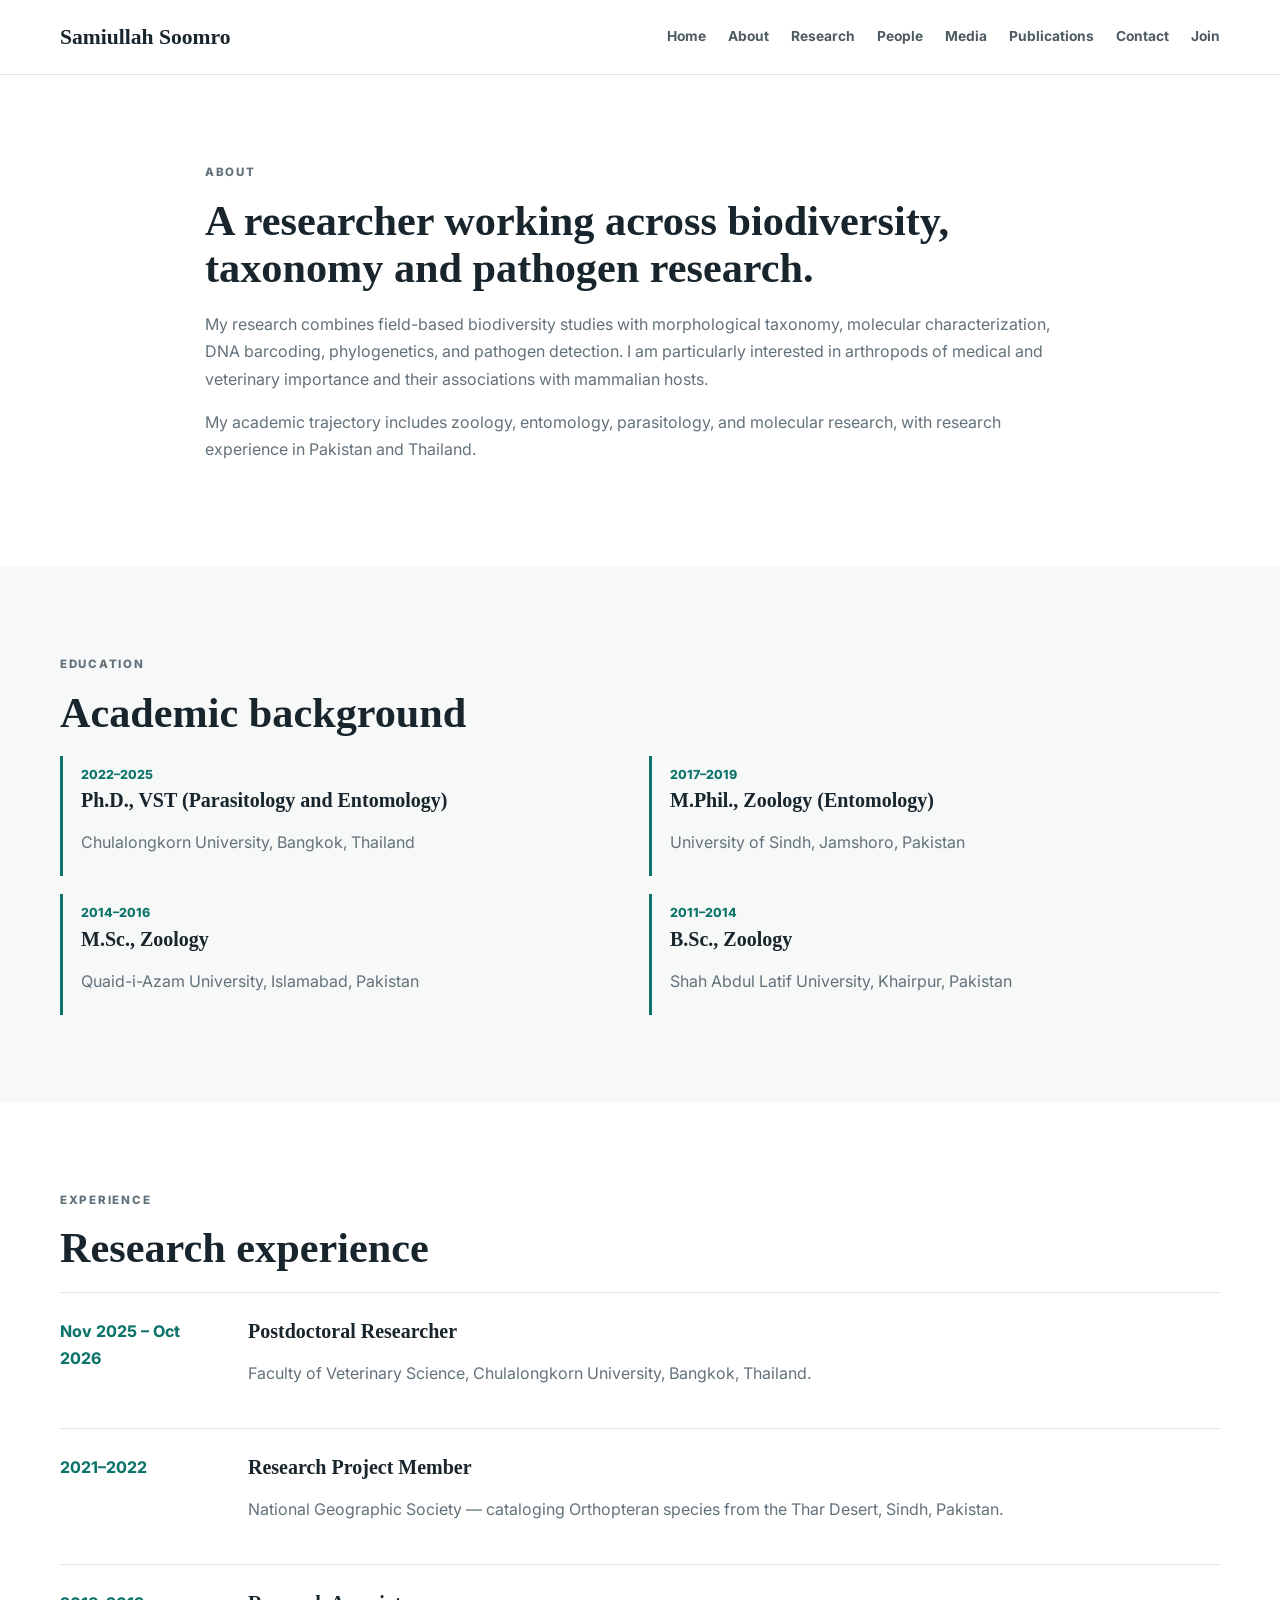
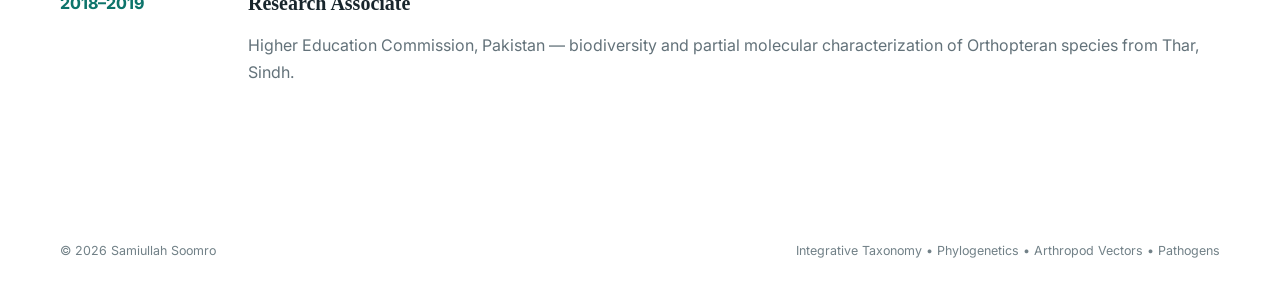
==== about.html @ 03efbd38 "Add files via upload" ====
<!doctype html><html lang="en"><head><meta charset="utf-8"><meta name="viewport" content="width=device-width,initial-scale=1"><meta name="description" content="Samiullah Soomro, Ph.D. academic research website"><title>About | Samiullah Soomro</title><link rel="stylesheet" href="style.css"><link rel="preconnect" href="https://fonts.googleapis.com"><link href="https://fonts.googleapis.com/css2?family=Inter:wght@400;500;600;700&display=swap" rel="stylesheet"></head><body><header><div class="container nav"><a class="brand" href="index.html">Samiullah Soomro</a><button class="menu">☰</button><nav><a href="index.html">Home</a><a href="about.html">About</a><a href="research.html">Research</a><a href="people.html">People</a><a href="media.html">Media</a><a href="publications.html">Publications</a><a href="contact.html">Contact</a><a href="join.html">Join</a></nav></div></header><main><section class="section"><div class="container narrow"><p class="eyebrow">About</p><h2>A researcher working across biodiversity, taxonomy and pathogen research.</h2><p>My research combines field-based biodiversity studies with morphological taxonomy, molecular characterization, DNA barcoding, phylogenetics, and pathogen detection. I am particularly interested in arthropods of medical and veterinary importance and their associations with mammalian hosts.</p><p>My academic trajectory includes zoology, entomology, parasitology, and molecular research, with research experience in Pakistan and Thailand.</p></div></section><section class="section alt"><div class="container"><p class="eyebrow">Education</p><h2>Academic background</h2><div class="education"><div class="edu"><span>2022–2025</span><h3>Ph.D., VST (Parasitology and Entomology)</h3><p>Chulalongkorn University, Bangkok, Thailand</p></div><div class="edu"><span>2017–2019</span><h3>M.Phil., Zoology (Entomology)</h3><p>University of Sindh, Jamshoro, Pakistan</p></div><div class="edu"><span>2014–2016</span><h3>M.Sc., Zoology</h3><p>Quaid-i-Azam University, Islamabad, Pakistan</p></div><div class="edu"><span>2011–2014</span><h3>B.Sc., Zoology</h3><p>Shah Abdul Latif University, Khairpur, Pakistan</p></div></div></div></section><section class="section"><div class="container"><p class="eyebrow">Experience</p><h2>Research experience</h2><div class="timeline"><div><time>Nov 2025 – Oct 2026</time><div><h3>Postdoctoral Researcher</h3><p>Faculty of Veterinary Science, Chulalongkorn University, Bangkok, Thailand.</p></div></div><div><time>2021–2022</time><div><h3>Research Project Member</h3><p>National Geographic Society — cataloging Orthopteran species from the Thar Desert, Sindh, Pakistan.</p></div></div><div><time>2018–2019</time><div><h3>Research Associate</h3><p>Higher Education Commission, Pakistan — biodiversity and partial molecular characterization of Orthopteran species from Thar, Sindh.</p></div></div></div></div></section></main><footer><div class="container footer"><span>© <span id="year"></span> Samiullah Soomro</span><span>Integrative Taxonomy • Phylogenetics • Arthropod Vectors • Pathogens</span></div></footer><script>year.textContent=new Date().getFullYear();menu.onclick=()=>nav.classList.toggle('open')</script><script>const nav=document.querySelector("nav"),menu=document.querySelector(".menu"),year=document.getElementById("year")</script></body></html>
---- style.css ----
*{box-sizing:border-box}html{scroll-behavior:smooth}body{margin:0;color:#18252c;font-family:Inter,Arial,sans-serif;line-height:1.7}a{color:inherit}.container{width:min(1160px,92%);margin:auto}header{position:sticky;top:0;z-index:20;background:#fffffff5;backdrop-filter:blur(12px);border-bottom:1px solid #dce7e4}.nav{height:74px;display:flex;align-items:center;justify-content:space-between}.brand{font:700 1.35rem Georgia,serif;text-decoration:none}nav{display:flex;gap:22px}nav a{text-decoration:none;font-size:.86rem;font-weight:700;color:#4d5b62}nav a:hover{color:#0d746b}.menu{display:none;border:0;background:none;font-size:1.5rem}.hero{padding:76px 0 90px;background:linear-gradient(135deg,#f2f8f6,#fff 65%)}.hero-grid{display:grid;grid-template-columns:1.35fr .75fr;gap:80px;align-items:center}.eyebrow{text-transform:uppercase;letter-spacing:.15em;font-size:.72rem;font-weight:800;color:#0d746b;margin:0 0 14px}h1,h2,h3{font-family:Georgia,serif}h1{font-size:clamp(2.7rem,5vw,4.8rem);line-height:1.04;margin:0 0 24px}h1 span{color:#0d746b}h2{font-size:clamp(2rem,3.3vw,3rem);line-height:1.12;margin:0 0 20px}h3{font-size:1.25rem;line-height:1.3;margin:0 0 8px}.lead{font-size:1.1rem;color:#52626a}.buttons{display:flex;gap:12px;margin:30px 0}.btn{display:inline-block;padding:12px 20px;border-radius:7px;text-decoration:none;font-weight:750;font-size:.9rem}.primary{background:#0d746b;color:#fff}.secondary{border:1px solid #b8c9c5}.profile-card{background:#fff;border:1px solid #dce7e4;border-radius:18px;padding:22px;box-shadow:0 22px 60px #133e3a1f}.profile-card img{width:100%;aspect-ratio:4/5;object-fit:cover;object-position:center 28%;border-radius:12px}.caption{padding:17px 4px 2px}.caption strong{font:700 1.45rem Georgia,serif}.muted,.card p,.section p{color:#63727a}.section{padding:88px 0}.alt{background:#f6f9f8}.narrow{max-width:870px}.section-intro{max-width:760px}.cards{display:grid;grid-template-columns:repeat(3,1fr);gap:18px;margin-top:34px}.card{display:block;border:1px solid #dce7e4;border-radius:13px;padding:26px;background:#fff;text-decoration:none;transition:.2s}.card:hover{transform:translateY(-3px);box-shadow:0 14px 34px #133e3a14}.num{color:#0d746b;font-weight:800;font-size:.8rem}.card h3{margin-top:12px}.research-tags{display:flex;flex-wrap:wrap;gap:7px;margin-top:16px}.tag{border:1px solid #cfe0dc;border-radius:999px;padding:3px 9px;font-size:.7rem;color:#4d6663}.split,.contact-grid{display:grid;grid-template-columns:1.1fr .9fr;gap:60px}.timeline>div{display:grid;grid-template-columns:160px 1fr;gap:28px;padding:25px 0;border-top:1px solid #dce7e4}.timeline time,.pub time{font-weight:750;color:#0d746b}.education{display:grid;grid-template-columns:1fr 1fr;gap:18px}.edu{border-left:3px solid #0d746b;padding:4px 18px}.edu span{font-size:.78rem;color:#0d746b;font-weight:800}.people{display:grid;grid-template-columns:repeat(2,1fr);gap:20px;margin-top:35px}.person{display:flex;gap:20px;border:1px solid #dce7e4;border-radius:14px;padding:22px}.initial{width:86px;height:86px;flex:0 0 86px;border-radius:50%;background:#dcefeb;color:#0d746b;display:grid;place-items:center;font:700 1.7rem Georgia,serif}.pub{display:grid;grid-template-columns:80px 1fr;gap:24px;padding:25px 0;border-top:1px solid #dce7e4}.pub h3{font-size:1.08rem}.pub a{color:#0d746b;font-weight:750;text-decoration:none}.skills,.media-grid{display:grid;grid-template-columns:repeat(3,1fr);gap:18px}.skill,.media-card{border:1px solid #dce7e4;border-radius:13px;padding:25px;background:#fff}.media-card{min-height:180px;background:linear-gradient(135deg,#eaf3f1,#f8fbfa);display:flex;flex-direction:column;justify-content:flex-end}.contact{background:#0e2927;color:#fff}.contact p{color:#c4d4d1}.contact-card{border-left:1px solid #49635f;padding-left:35px}.contact-card a{color:#b9e0da}.cta{background:#0d746b;color:#fff;border-radius:18px;padding:42px}.cta p{color:#d5ece8}.cta .btn{background:#fff;color:#0d746b}.footer{padding:25px 0;display:flex;justify-content:space-between;color:#718087;font-size:.78rem}@media(max-width:900px){nav{display:none;position:absolute;top:74px;left:0;right:0;background:#fff;padding:18px 4%;flex-direction:column}nav.open{display:flex}.menu{display:block}.hero-grid,.split,.contact-grid{grid-template-columns:1fr}.cards,.skills,.media-grid{grid-template-columns:1fr 1fr}}@media(max-width:580px){.cards,.skills,.media-grid,.people,.education{grid-template-columns:1fr}.hero h1{font-size:2.65rem}.buttons{flex-direction:column}.btn{text-align:center}.timeline>div,.pub{grid-template-columns:1fr;gap:7px}.footer{flex-direction:column;gap:7px}}
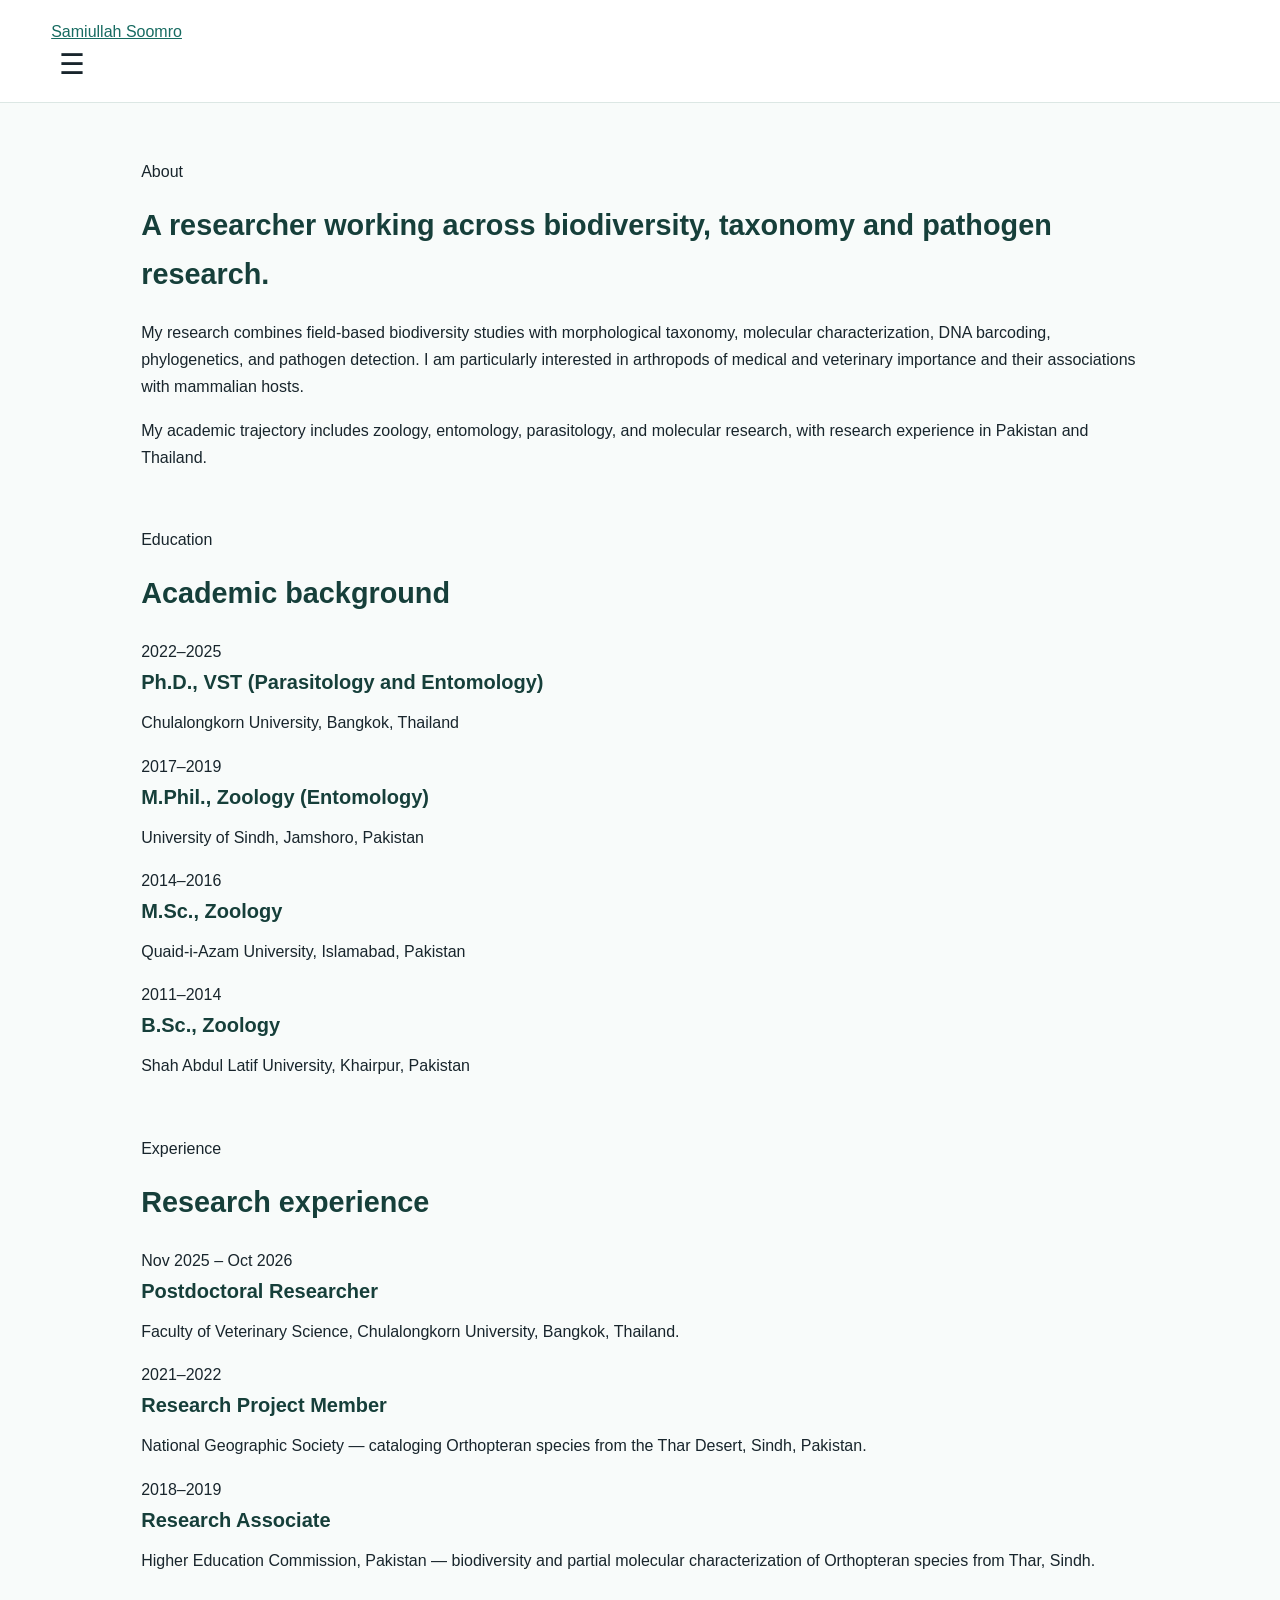
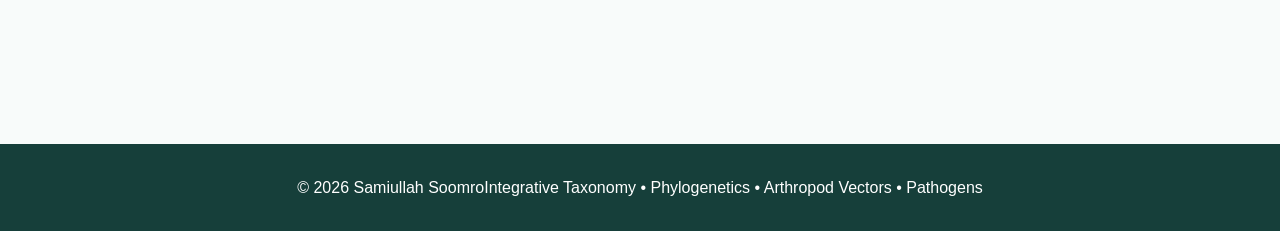
==== commit 8773be56: "Update about.html" ====
--- a/about.html
+++ b/about.html
@@ -1 +1 @@
-<!doctype html><html lang="en"><head><meta charset="utf-8"><meta name="viewport" content="width=device-width,initial-scale=1"><meta name="description" content="Samiullah Soomro, Ph.D. academic research website"><title>About | Samiullah Soomro</title><link rel="stylesheet" href="style.css"><link rel="preconnect" href="https://fonts.googleapis.com"><link href="https://fonts.googleapis.com/css2?family=Inter:wght@400;500;600;700&display=swap" rel="stylesheet"></head><body><header><div class="container nav"><a class="brand" href="index.html">Samiullah Soomro</a><button class="menu">☰</button><nav><a href="index.html">Home</a><a href="about.html">About</a><a href="research.html">Research</a><a href="people.html">People</a><a href="media.html">Media</a><a href="publications.html">Publications</a><a href="contact.html">Contact</a><a href="join.html">Join</a></nav></div></header><main><section class="section"><div class="container narrow"><p class="eyebrow">About</p><h2>A researcher working across biodiversity, taxonomy and pathogen research.</h2><p>My research combines field-based biodiversity studies with morphological taxonomy, molecular characterization, DNA barcoding, phylogenetics, and pathogen detection. I am particularly interested in arthropods of medical and veterinary importance and their associations with mammalian hosts.</p><p>My academic trajectory includes zoology, entomology, parasitology, and molecular research, with research experience in Pakistan and Thailand.</p></div></section><section class="section alt"><div class="container"><p class="eyebrow">Education</p><h2>Academic background</h2><div class="education"><div class="edu"><span>2022–2025</span><h3>Ph.D., VST (Parasitology and Entomology)</h3><p>Chulalongkorn University, Bangkok, Thailand</p></div><div class="edu"><span>2017–2019</span><h3>M.Phil., Zoology (Entomology)</h3><p>University of Sindh, Jamshoro, Pakistan</p></div><div class="edu"><span>2014–2016</span><h3>M.Sc., Zoology</h3><p>Quaid-i-Azam University, Islamabad, Pakistan</p></div><div class="edu"><span>2011–2014</span><h3>B.Sc., Zoology</h3><p>Shah Abdul Latif University, Khairpur, Pakistan</p></div></div></div></section><section class="section"><div class="container"><p class="eyebrow">Experience</p><h2>Research experience</h2><div class="timeline"><div><time>Nov 2025 – Oct 2026</time><div><h3>Postdoctoral Researcher</h3><p>Faculty of Veterinary Science, Chulalongkorn University, Bangkok, Thailand.</p></div></div><div><time>2021–2022</time><div><h3>Research Project Member</h3><p>National Geographic Society — cataloging Orthopteran species from the Thar Desert, Sindh, Pakistan.</p></div></div><div><time>2018–2019</time><div><h3>Research Associate</h3><p>Higher Education Commission, Pakistan — biodiversity and partial molecular characterization of Orthopteran species from Thar, Sindh.</p></div></div></div></div></section></main><footer><div class="container footer"><span>© <span id="year"></span> Samiullah Soomro</span><span>Integrative Taxonomy • Phylogenetics • Arthropod Vectors • Pathogens</span></div></footer><script>year.textContent=new Date().getFullYear();menu.onclick=()=>nav.classList.toggle('open')</script><script>const nav=document.querySelector("nav"),menu=document.querySelector(".menu"),year=document.getElementById("year")</script></body></html>+<!doctype html><html lang="en"><head><meta charset="utf-8"><meta name="viewport" content="width=device-width,initial-scale=1"><meta name="description" content="Samiullah Soomro, Ph.D. academic research website"><title>About | Samiullah Soomro</title><link rel="stylesheet" href="style.css"><link rel="preconnect" href="https://fonts.googleapis.com"><link href="https://fonts.googleapis.com/css2?family=Inter:wght@400;500;600;700&display=swap" rel="stylesheet"></head><body><header><div class="container nav"><a class="brand" href="index.html">Samiullah Soomro</a><button class="menu">☰</button><nav><a href="index.html">Home</a><a href="about.html">About</a><a href="research.html">Research</a><a href="people.html">People</a><a href="media.html">Media</a><a href="publications.html">Publications</a><a href="contact.html">Contact</a><a href="join.html">Join</a></nav></div></header><main><section class="section"><div class="container narrow"><p class="eyebrow">About</p><h2>A researcher working across biodiversity, taxonomy and pathogen research.</h2><p>My research combines field-based biodiversity studies with morphological taxonomy, molecular characterization, DNA barcoding, phylogenetics, and pathogen detection. I am particularly interested in arthropods of medical and veterinary importance and their associations with mammalian hosts.</p><p>My academic trajectory includes zoology, entomology, parasitology, and molecular research, with research experience in Pakistan and Thailand.</p></div></section><section class="section alt"><div class="container"><p class="eyebrow">Education</p><h2>Academic background</h2><div class="education"><div class="edu"><span>2022–2025</span><h3>Ph.D., VST (Parasitology and Entomology)</h3><p>Chulalongkorn University, Bangkok, Thailand</p></div><div class="edu"><span>2017–2019</span><h3>M.Phil., Zoology (Entomology)</h3><p>University of Sindh, Jamshoro, Pakistan</p></div><div class="edu"><span>2014–2016</span><h3>M.Sc., Zoology</h3><p>Quaid-i-Azam University, Islamabad, Pakistan</p></div><div class="edu"><span>2011–2014</span><h3>B.Sc., Zoology</h3><p>Shah Abdul Latif University, Khairpur, Pakistan</p></div></div></div></section><section class="section"><div class="container"><p class="eyebrow">Experience</p><h2>Research experience</h2><div class="timeline"><div><time>Nov 2025 – Oct 2026</time><div><h3>Postdoctoral Researcher</h3><p>Faculty of Veterinary Science, Chulalongkorn University, Bangkok, Thailand.</p></div></div><div><time>2021–2022</time><div><h3>Research Project Member</h3><p>National Geographic Society — cataloging Orthopteran species from the Thar Desert, Sindh, Pakistan.</p></div></div><div><time>2018–2019</time><div><h3>Research Associate</h3><p>Higher Education Commission, Pakistan — biodiversity and partial molecular characterization of Orthopteran species from Thar, Sindh.</p></div></div></div></div></section></main><footer><div class="container footer"><span>© <span id="year"></span> Samiullah Soomro</span><span>Integrative Taxonomy • Phylogenetics • Arthropod Vectors • Pathogens</span></div></footer><script> document.addEventListener("DOMContentLoaded", function () { const nav = document.querySelector("nav"); const menu = document.querySelector(".menu"); const year = document.getElementById("year"); if (year) { year.textContent = new Date().getFullYear(); } if (menu && nav) { menu.addEventListener("click", function () { nav.classList.toggle("open"); }); } }); </script></body></html>
--- a/style.css
+++ b/style.css
@@ -1 +1 @@
-*{box-sizing:border-box}html{scroll-behavior:smooth}body{margin:0;color:#18252c;font-family:Inter,Arial,sans-serif;line-height:1.7}a{color:inherit}.container{width:min(1160px,92%);margin:auto}header{position:sticky;top:0;z-index:20;background:#fffffff5;backdrop-filter:blur(12px);border-bottom:1px solid #dce7e4}.nav{height:74px;display:flex;align-items:center;justify-content:space-between}.brand{font:700 1.35rem Georgia,serif;text-decoration:none}nav{display:flex;gap:22px}nav a{text-decoration:none;font-size:.86rem;font-weight:700;color:#4d5b62}nav a:hover{color:#0d746b}.menu{display:none;border:0;background:none;font-size:1.5rem}.hero{padding:76px 0 90px;background:linear-gradient(135deg,#f2f8f6,#fff 65%)}.hero-grid{display:grid;grid-template-columns:1.35fr .75fr;gap:80px;align-items:center}.eyebrow{text-transform:uppercase;letter-spacing:.15em;font-size:.72rem;font-weight:800;color:#0d746b;margin:0 0 14px}h1,h2,h3{font-family:Georgia,serif}h1{font-size:clamp(2.7rem,5vw,4.8rem);line-height:1.04;margin:0 0 24px}h1 span{color:#0d746b}h2{font-size:clamp(2rem,3.3vw,3rem);line-height:1.12;margin:0 0 20px}h3{font-size:1.25rem;line-height:1.3;margin:0 0 8px}.lead{font-size:1.1rem;color:#52626a}.buttons{display:flex;gap:12px;margin:30px 0}.btn{display:inline-block;padding:12px 20px;border-radius:7px;text-decoration:none;font-weight:750;font-size:.9rem}.primary{background:#0d746b;color:#fff}.secondary{border:1px solid #b8c9c5}.profile-card{background:#fff;border:1px solid #dce7e4;border-radius:18px;padding:22px;box-shadow:0 22px 60px #133e3a1f}.profile-card img{width:100%;aspect-ratio:4/5;object-fit:cover;object-position:center 28%;border-radius:12px}.caption{padding:17px 4px 2px}.caption strong{font:700 1.45rem Georgia,serif}.muted,.card p,.section p{color:#63727a}.section{padding:88px 0}.alt{background:#f6f9f8}.narrow{max-width:870px}.section-intro{max-width:760px}.cards{display:grid;grid-template-columns:repeat(3,1fr);gap:18px;margin-top:34px}.card{display:block;border:1px solid #dce7e4;border-radius:13px;padding:26px;background:#fff;text-decoration:none;transition:.2s}.card:hover{transform:translateY(-3px);box-shadow:0 14px 34px #133e3a14}.num{color:#0d746b;font-weight:800;font-size:.8rem}.card h3{margin-top:12px}.research-tags{display:flex;flex-wrap:wrap;gap:7px;margin-top:16px}.tag{border:1px solid #cfe0dc;border-radius:999px;padding:3px 9px;font-size:.7rem;color:#4d6663}.split,.contact-grid{display:grid;grid-template-columns:1.1fr .9fr;gap:60px}.timeline>div{display:grid;grid-template-columns:160px 1fr;gap:28px;padding:25px 0;border-top:1px solid #dce7e4}.timeline time,.pub time{font-weight:750;color:#0d746b}.education{display:grid;grid-template-columns:1fr 1fr;gap:18px}.edu{border-left:3px solid #0d746b;padding:4px 18px}.edu span{font-size:.78rem;color:#0d746b;font-weight:800}.people{display:grid;grid-template-columns:repeat(2,1fr);gap:20px;margin-top:35px}.person{display:flex;gap:20px;border:1px solid #dce7e4;border-radius:14px;padding:22px}.initial{width:86px;height:86px;flex:0 0 86px;border-radius:50%;background:#dcefeb;color:#0d746b;display:grid;place-items:center;font:700 1.7rem Georgia,serif}.pub{display:grid;grid-template-columns:80px 1fr;gap:24px;padding:25px 0;border-top:1px solid #dce7e4}.pub h3{font-size:1.08rem}.pub a{color:#0d746b;font-weight:750;text-decoration:none}.skills,.media-grid{display:grid;grid-template-columns:repeat(3,1fr);gap:18px}.skill,.media-card{border:1px solid #dce7e4;border-radius:13px;padding:25px;background:#fff}.media-card{min-height:180px;background:linear-gradient(135deg,#eaf3f1,#f8fbfa);display:flex;flex-direction:column;justify-content:flex-end}.contact{background:#0e2927;color:#fff}.contact p{color:#c4d4d1}.contact-card{border-left:1px solid #49635f;padding-left:35px}.contact-card a{color:#b9e0da}.cta{background:#0d746b;color:#fff;border-radius:18px;padding:42px}.cta p{color:#d5ece8}.cta .btn{background:#fff;color:#0d746b}.footer{padding:25px 0;display:flex;justify-content:space-between;color:#718087;font-size:.78rem}@media(max-width:900px){nav{display:none;position:absolute;top:74px;left:0;right:0;background:#fff;padding:18px 4%;flex-direction:column}nav.open{display:flex}.menu{display:block}.hero-grid,.split,.contact-grid{grid-template-columns:1fr}.cards,.skills,.media-grid{grid-template-columns:1fr 1fr}}@media(max-width:580px){.cards,.skills,.media-grid,.people,.education{grid-template-columns:1fr}.hero h1{font-size:2.65rem}.buttons{flex-direction:column}.btn{text-align:center}.timeline>div,.pub{grid-template-columns:1fr;gap:7px}.footer{flex-direction:column;gap:7px}}+* { box-sizing: border-box; margin: 0; padding: 0; } html { scroll-behavior: smooth; } body { font-family: Arial, Helvetica, sans-serif; background: #f8fbfa; color: #18252c; line-height: 1.7; } /* ========================= HEADER ========================= */ header { position: relative; width: 100%; background: #ffffff; border-bottom: 1px solid #dce7e4; padding: 18px 4%; display: flex; align-items: center; justify-content: space-between; z-index: 1000; } header h1, .logo { font-size: 1.35rem; font-weight: 700; color: #163f3a; } /* ========================= HAMBURGER BUTTON ========================= */ .menu { display: block; border: none; background: transparent; color: #18252c; font-size: 1.8rem; line-height: 1; cursor: pointer; padding: 5px 8px; z-index: 1100; } .menu:hover { opacity: 0.7; } /* ========================= NAVIGATION HIDDEN BY DEFAULT ========================= */ nav { display: none; position: absolute; top: 74px; right: 4%; background: #ffffff; padding: 18px 24px; flex-direction: column; gap: 14px; min-width: 220px; border: 1px solid #dce7e4; border-radius: 12px; box-shadow: 0 15px 40px rgba(19, 62, 58, 0.12); z-index: 1050; } /* SHOW MENU ONLY AFTER CLICKING ☰ */ nav.open { display: flex; } nav a { color: #18252c; text-decoration: none; font-weight: 500; white-space: nowrap; } nav a:hover { color: #176b61; } /* ========================= MAIN CONTENT ========================= */ main { width: 100%; max-width: 1100px; margin: 0 auto; padding: 55px 4%; } section { margin-bottom: 55px; } h1, h2, h3 { color: #163f3a; } h1 { font-size: 2.4rem; line-height: 1.2; margin-bottom: 15px; } h2 { font-size: 1.8rem; margin-bottom: 20px; } h3 { font-size: 1.25rem; margin-bottom: 10px; } p { margin-bottom: 16px; } /* ========================= HERO SECTION ========================= */ .hero { display: flex; align-items: center; justify-content: space-between; gap: 45px; padding: 35px 0 60px; } .hero-text { flex: 1; } .hero-image { flex: 0 0 260px; text-align: center; } .hero-image img { width: 240px; height: 240px; object-fit: cover; border-radius: 50%; border: 5px solid #ffffff; box-shadow: 0 10px 30px rgba(19, 62, 58, 0.15); } /* ========================= LINKS AND BUTTONS ========================= */ a { color: #176b61; } .button, .btn { display: inline-block; background: #176b61; color: #ffffff; text-decoration: none; padding: 10px 20px; border-radius: 7px; margin: 5px 5px 5px 0; transition: 0.2s ease; } .button:hover, .btn:hover { background: #12564f; } /* ========================= CARDS ========================= */ .cards { display: grid; grid-template-columns: repeat(2, minmax(0, 1fr)); gap: 22px; } .card { background: #ffffff; padding: 25px; border: 1px solid #dce7e4; border-radius: 12px; box-shadow: 0 5px 20px rgba(19, 62, 58, 0.06); } .card h3 { margin-bottom: 10px; } /* ========================= LISTS ========================= */ ul, ol { margin: 0 0 20px 25px; } li { margin-bottom: 8px; } /* ========================= TABLES ========================= */ table { width: 100%; border-collapse: collapse; background: #ffffff; margin: 20px 0; } th, td { border: 1px solid #dce7e4; padding: 12px; text-align: left; } th { background: #eef6f4; color: #163f3a; } /* ========================= FOOTER ========================= */ footer { margin-top: 60px; padding: 30px 4%; text-align: center; background: #163f3a; color: #ffffff; } footer a { color: #ffffff; } /* ========================= FORMS ========================= */ form { max-width: 700px; } label { display: block; margin-bottom: 6px; font-weight: 600; } input, textarea, select { width: 100%; padding: 11px 12px; margin-bottom: 18px; border: 1px solid #cbd9d6; border-radius: 6px; font-family: inherit; font-size: 1rem; } textarea { min-height: 150px; resize: vertical; } button[type="submit"] { border: none; background: #176b61; color: #ffffff; padding: 11px 22px; border-radius: 7px; cursor: pointer; } button[type="submit"]:hover { background: #12564f; } /* ========================= MOBILE ========================= */ @media (max-width: 900px) { header { padding: 16px 5%; } main { padding: 40px 5%; } .hero { flex-direction: column-reverse; text-align: center; gap: 25px; } .hero-image { flex: none; } .hero-image img { width: 190px; height: 190px; } h1 { font-size: 2rem; } h2 { font-size: 1.55rem; } .cards { grid-template-columns: 1fr; } nav { top: 68px; right: 5%; left: 5%; min-width: 0; width: auto; } nav a { padding: 6px 0; } } /* ========================= SMALL MOBILE ========================= */ @media (max-width: 500px) { h1 { font-size: 1.75rem; } h2 { font-size: 1.4rem; } main { padding-top: 30px; } .hero-image img { width: 160px; height: 160px; } }
